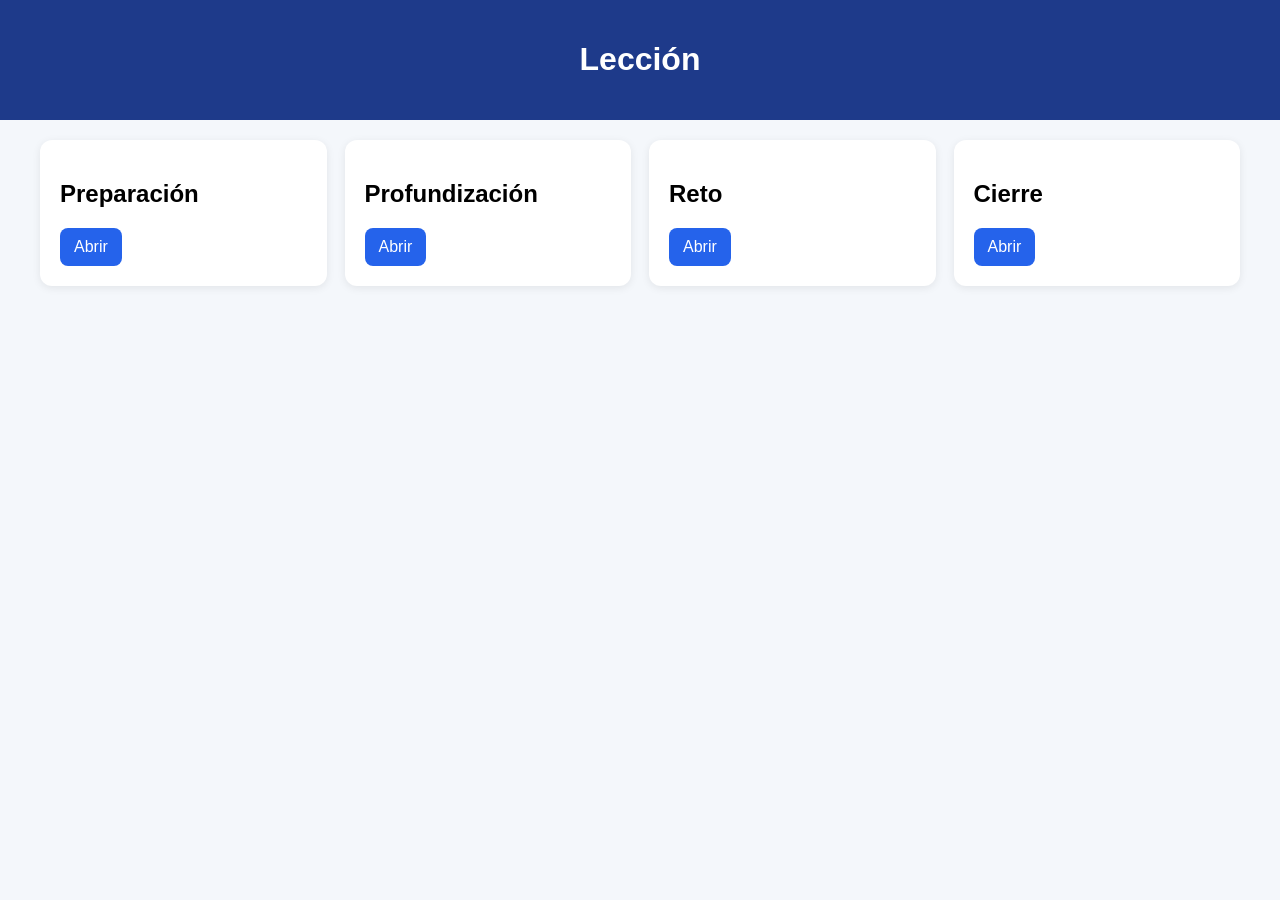
==== leccion.html @ b15e616e "Add files via upload Recursos Cálculo 3 v2" ====
<!DOCTYPE html><html><head><meta charset='utf-8'><link rel='stylesheet' href='css/styles.css'></head><body><header><h1>Lección</h1></header><div class='container'><div class='grid'><div class='card'><h2>Preparación</h2><a class='btn' href='seccion.html?tipo=preparacion'>Abrir</a></div><div class='card'><h2>Profundización</h2><a class='btn' href='seccion.html?tipo=profundizacion'>Abrir</a></div><div class='card'><h2>Reto</h2><a class='btn' href='seccion.html?tipo=reto'>Abrir</a></div><div class='card'><h2>Cierre</h2><a class='btn' href='seccion.html?tipo=cierre'>Abrir</a></div></div></div></body></html>
---- css/styles.css ----
body{font-family:Segoe UI,sans-serif;margin:0;background:#f4f7fb}header{background:#1e3a8a;color:#fff;padding:20px;text-align:center}.container{max-width:1200px;margin:auto;padding:20px}.grid{display:grid;grid-template-columns:repeat(auto-fit,minmax(260px,1fr));gap:18px}.card,.section{background:#fff;padding:20px;border-radius:12px;box-shadow:0 2px 8px rgba(0,0,0,.08)}.btn{background:#2563eb;color:#fff;text-decoration:none;padding:10px 14px;border-radius:8px;display:inline-block}
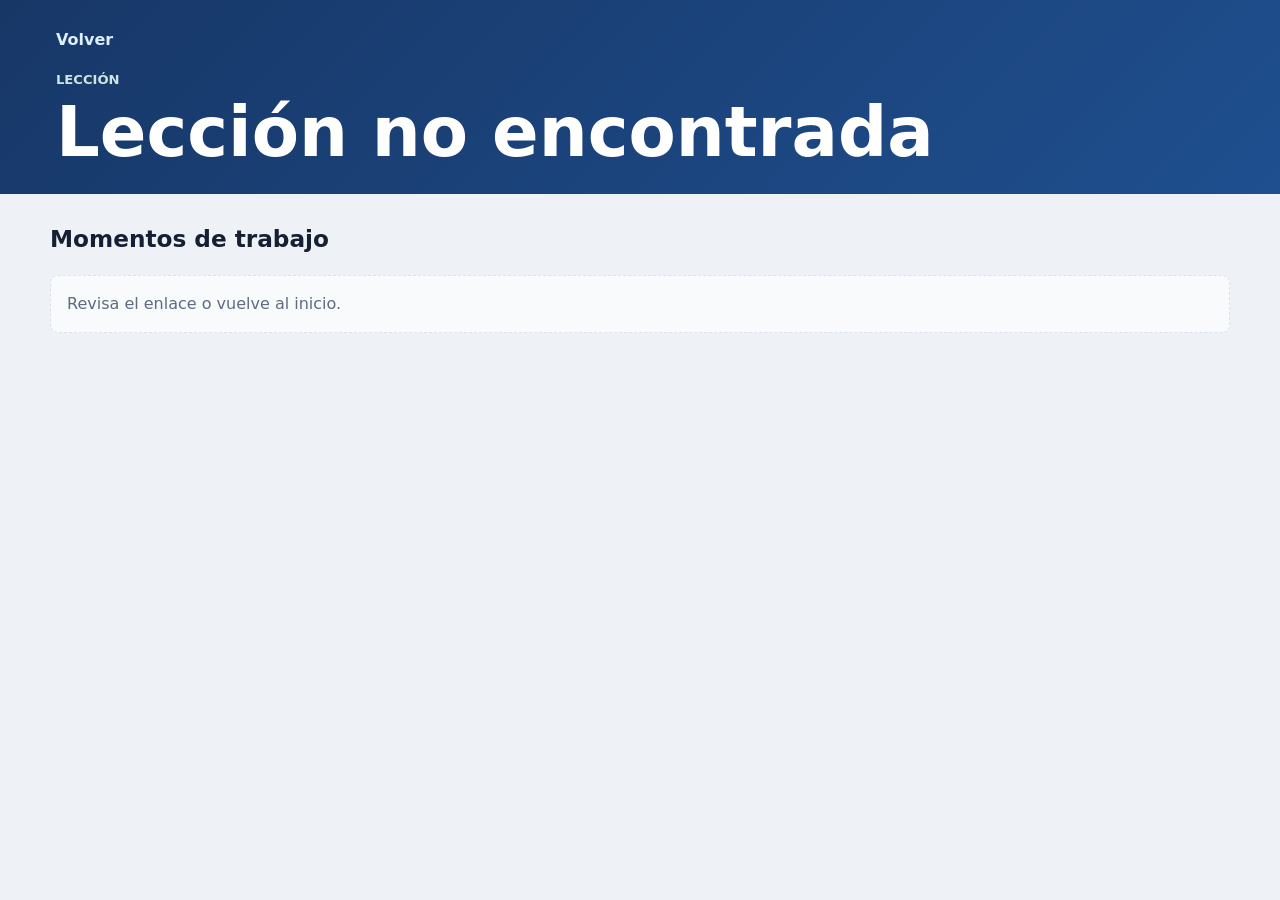
==== commit 960b5b1e: "Estabilizar navegacion inicial del repositorio" ====
--- a/leccion.html
+++ b/leccion.html
@@ -1 +1,72 @@
-<!DOCTYPE html><html><head><meta charset='utf-8'><link rel='stylesheet' href='css/styles.css'></head><body><header><h1>Lección</h1></header><div class='container'><div class='grid'><div class='card'><h2>Preparación</h2><a class='btn' href='seccion.html?tipo=preparacion'>Abrir</a></div><div class='card'><h2>Profundización</h2><a class='btn' href='seccion.html?tipo=profundizacion'>Abrir</a></div><div class='card'><h2>Reto</h2><a class='btn' href='seccion.html?tipo=reto'>Abrir</a></div><div class='card'><h2>Cierre</h2><a class='btn' href='seccion.html?tipo=cierre'>Abrir</a></div></div></div></body></html>+<!DOCTYPE html>
+<html lang="es">
+<head>
+  <meta charset="utf-8">
+  <meta name="viewport" content="width=device-width, initial-scale=1">
+  <title>Lecci&oacute;n | Repositorio de C&aacute;lculo III</title>
+  <link rel="stylesheet" href="css/styles.css">
+</head>
+<body>
+  <header class="site-header compact">
+    <a id="back-to-module" class="back-link" href="index.html">Volver</a>
+    <p class="eyebrow" id="module-label">Lecci&oacute;n</p>
+    <h1 id="lesson-title">Cargando...</h1>
+  </header>
+
+  <main class="container">
+    <section>
+      <h2>Momentos de trabajo</h2>
+      <div id="sections" class="grid"></div>
+    </section>
+  </main>
+
+  <script>
+    const params = new URLSearchParams(location.search);
+    const moduleId = params.get('modulo');
+    const lessonId = params.get('leccion');
+    const lessonTitle = document.querySelector('#lesson-title');
+    const moduleLabel = document.querySelector('#module-label');
+    const sectionsContainer = document.querySelector('#sections');
+    const backToModule = document.querySelector('#back-to-module');
+
+    const sections = [
+      { id: 'preparacion', title: 'Preparaci\u00f3n', description: 'Materiales y recursos para entrar al tema.' },
+      { id: 'profundizacion', title: 'Profundizaci\u00f3n', description: 'Lecturas, bibliograf\u00eda y enlaces complementarios.' },
+      { id: 'reto', title: 'Reto', description: 'Preguntas y actividades para poner a prueba las ideas.' },
+      { id: 'cierre', title: 'Cierre', description: 'Autoevaluaci\u00f3n y s\u00edntesis de la lecci\u00f3n.' },
+    ];
+
+    fetch('js/data.json')
+      .then((response) => response.json())
+      .then((data) => {
+        const module = (data.modulos ?? []).find((item) => item.id === moduleId);
+        const lesson = module?.lecciones?.find((item) => item.id === lessonId);
+
+        if (!module || !lesson) {
+          lessonTitle.textContent = 'Lecci\u00f3n no encontrada';
+          sectionsContainer.innerHTML = '<p class="notice">Revisa el enlace o vuelve al inicio.</p>';
+          return;
+        }
+
+        document.title = `${lesson.titulo} | Repositorio de C\u00e1lculo III`;
+        moduleLabel.textContent = module.titulo;
+        lessonTitle.textContent = lesson.titulo;
+        backToModule.href = `modulo.html?id=${encodeURIComponent(module.id)}`;
+        backToModule.textContent = 'Volver al m\u00f3dulo';
+
+        sectionsContainer.innerHTML = sections.map((section) => `
+          <article class="card">
+            <p class="card-kicker">${section.id}</p>
+            <h3>${section.title}</h3>
+            <p>${section.description}</p>
+            <a class="btn" href="seccion.html?modulo=${encodeURIComponent(module.id)}&leccion=${encodeURIComponent(lesson.id)}&tipo=${encodeURIComponent(section.id)}">Abrir</a>
+          </article>
+        `).join('');
+      })
+      .catch(() => {
+        lessonTitle.textContent = 'No se pudo cargar la lecci\u00f3n';
+        sectionsContainer.innerHTML = '<p class="notice">Intenta recargar la p&aacute;gina.</p>';
+      });
+  </script>
+</body>
+</html>
--- a/css/styles.css
+++ b/css/styles.css
@@ -1 +1,203 @@
-body{font-family:Segoe UI,sans-serif;margin:0;background:#f4f7fb}header{background:#1e3a8a;color:#fff;padding:20px;text-align:center}.container{max-width:1200px;margin:auto;padding:20px}.grid{display:grid;grid-template-columns:repeat(auto-fit,minmax(260px,1fr));gap:18px}.card,.section{background:#fff;padding:20px;border-radius:12px;box-shadow:0 2px 8px rgba(0,0,0,.08)}.btn{background:#2563eb;color:#fff;text-decoration:none;padding:10px 14px;border-radius:8px;display:inline-block}+:root {
+  color-scheme: light;
+  --bg: #eef2f7;
+  --surface: #ffffff;
+  --surface-soft: #f8fafc;
+  --text: #172033;
+  --muted: #5d6b82;
+  --line: #d9e1ec;
+  --brand: #1f4f8f;
+  --brand-dark: #173767;
+  --accent: #2f7d6d;
+  --shadow: 0 16px 34px rgba(23, 32, 51, 0.09);
+}
+
+* {
+  box-sizing: border-box;
+}
+
+body {
+  margin: 0;
+  background: var(--bg);
+  color: var(--text);
+  font-family: "Segoe UI", system-ui, -apple-system, BlinkMacSystemFont, sans-serif;
+  line-height: 1.5;
+}
+
+a {
+  color: inherit;
+}
+
+.site-header {
+  background: linear-gradient(135deg, var(--brand-dark), var(--brand));
+  color: #fff;
+  padding: 40px clamp(18px, 5vw, 56px);
+}
+
+.site-header.compact {
+  padding-block: 28px;
+}
+
+.eyebrow {
+  margin: 0 0 8px;
+  color: #cce5df;
+  font-size: 0.82rem;
+  font-weight: 700;
+  letter-spacing: 0;
+  text-transform: uppercase;
+}
+
+h1,
+h2,
+h3,
+p {
+  overflow-wrap: anywhere;
+}
+
+h1 {
+  margin: 0;
+  font-size: clamp(2rem, 7vw, 4.3rem);
+  line-height: 1;
+}
+
+h2 {
+  margin: 0 0 18px;
+  font-size: 1.45rem;
+}
+
+h3 {
+  margin: 0 0 18px;
+  font-size: 1.1rem;
+}
+
+.lead {
+  max-width: 760px;
+  margin: 16px 0 0;
+  color: #e9f2ff;
+  font-size: 1.1rem;
+}
+
+.container {
+  width: min(1180px, calc(100% - 32px));
+  margin: 0 auto;
+  padding: 28px 0 48px;
+}
+
+.toolbar {
+  display: grid;
+  grid-template-columns: repeat(2, minmax(0, 1fr));
+  gap: 12px;
+  margin-bottom: 30px;
+}
+
+.toolbar > div {
+  min-height: 82px;
+  padding: 16px;
+  background: var(--surface);
+  border: 1px solid var(--line);
+  border-radius: 8px;
+  box-shadow: var(--shadow);
+}
+
+.toolbar strong {
+  display: block;
+  color: var(--accent);
+  font-size: 2rem;
+  line-height: 1;
+}
+
+.toolbar span {
+  color: var(--muted);
+}
+
+.grid {
+  display: grid;
+  grid-template-columns: repeat(auto-fit, minmax(240px, 1fr));
+  gap: 16px;
+}
+
+.card,
+.panel {
+  background: var(--surface);
+  border: 1px solid var(--line);
+  border-radius: 8px;
+  box-shadow: var(--shadow);
+}
+
+.card {
+  display: flex;
+  min-height: 190px;
+  flex-direction: column;
+  align-items: flex-start;
+  padding: 20px;
+}
+
+.card p {
+  margin: 0 0 18px;
+  color: var(--muted);
+}
+
+.card-kicker {
+  color: var(--accent);
+  font-size: 0.8rem;
+  font-weight: 700;
+  text-transform: uppercase;
+}
+
+.btn {
+  display: inline-flex;
+  min-height: 42px;
+  align-items: center;
+  justify-content: center;
+  margin-top: auto;
+  padding: 10px 14px;
+  background: var(--brand);
+  color: #fff;
+  border-radius: 8px;
+  font-weight: 700;
+  text-decoration: none;
+}
+
+.btn:hover {
+  background: var(--brand-dark);
+}
+
+.back-link {
+  display: inline-flex;
+  margin-bottom: 18px;
+  color: #dceeff;
+  font-weight: 700;
+  text-decoration: none;
+}
+
+.back-link:hover {
+  color: #fff;
+}
+
+.panel {
+  margin-bottom: 16px;
+  padding: 22px;
+}
+
+.empty-state,
+.notice {
+  margin: 0;
+  color: var(--muted);
+}
+
+.notice {
+  padding: 16px;
+  background: var(--surface-soft);
+  border: 1px dashed var(--line);
+  border-radius: 8px;
+}
+
+@media (max-width: 620px) {
+  .site-header {
+    padding-block: 30px;
+  }
+
+  .toolbar {
+    grid-template-columns: 1fr;
+  }
+}
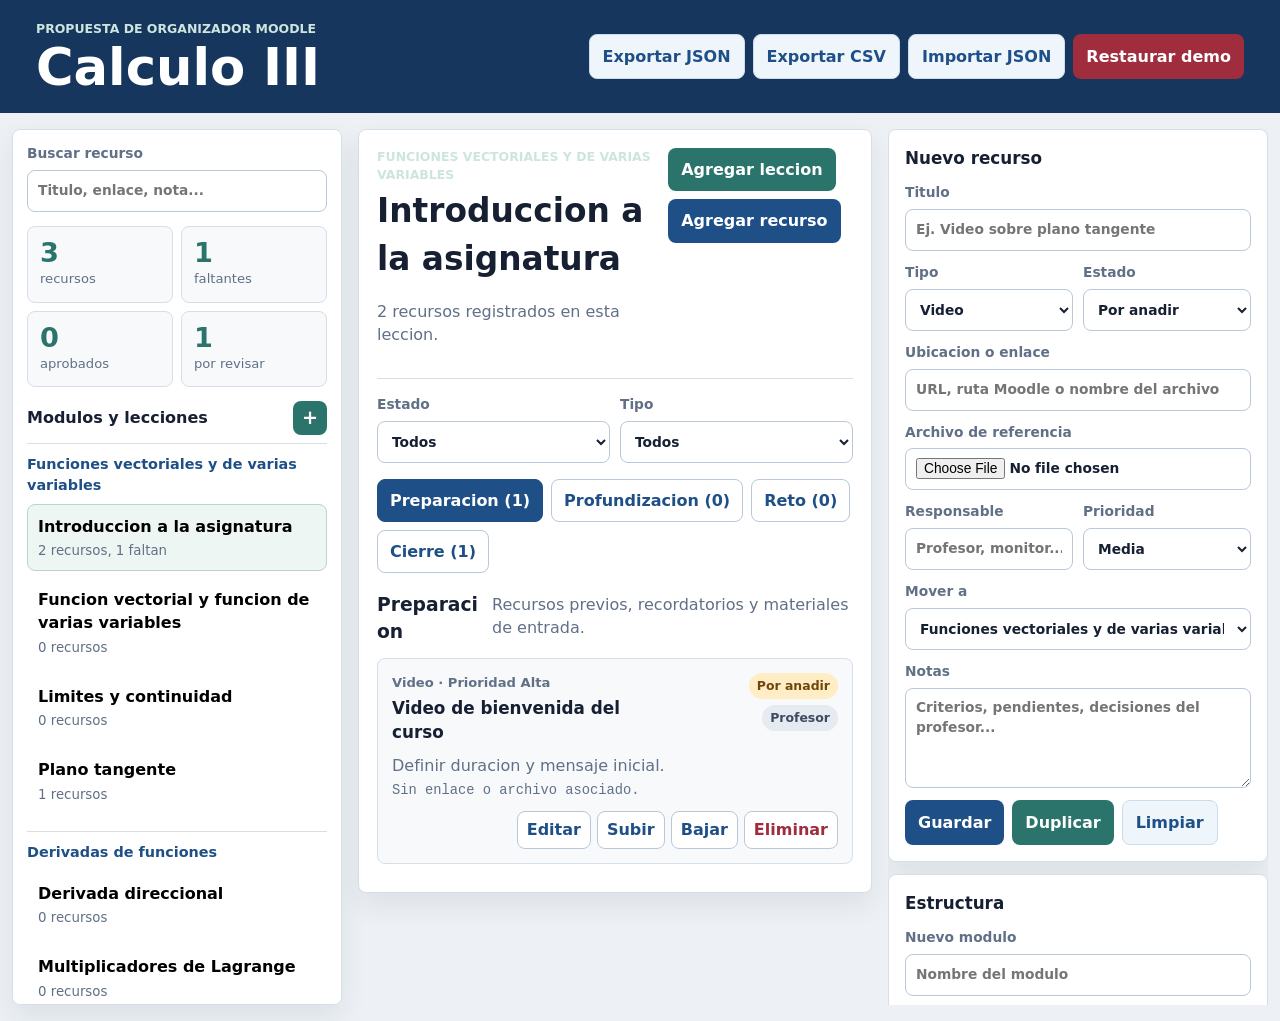
==== commit cbbca106: "Crear organizador de recursos Moodle" ====
--- a/leccion.html
+++ b/leccion.html
@@ -3,70 +3,11 @@
 <head>
   <meta charset="utf-8">
   <meta name="viewport" content="width=device-width, initial-scale=1">
-  <title>Lecci&oacute;n | Repositorio de C&aacute;lculo III</title>
-  <link rel="stylesheet" href="css/styles.css">
+  <meta http-equiv="refresh" content="0; url=index.html">
+  <title>Organizador Moodle | Calculo III</title>
 </head>
 <body>
-  <header class="site-header compact">
-    <a id="back-to-module" class="back-link" href="index.html">Volver</a>
-    <p class="eyebrow" id="module-label">Lecci&oacute;n</p>
-    <h1 id="lesson-title">Cargando...</h1>
-  </header>
-
-  <main class="container">
-    <section>
-      <h2>Momentos de trabajo</h2>
-      <div id="sections" class="grid"></div>
-    </section>
-  </main>
-
-  <script>
-    const params = new URLSearchParams(location.search);
-    const moduleId = params.get('modulo');
-    const lessonId = params.get('leccion');
-    const lessonTitle = document.querySelector('#lesson-title');
-    const moduleLabel = document.querySelector('#module-label');
-    const sectionsContainer = document.querySelector('#sections');
-    const backToModule = document.querySelector('#back-to-module');
-
-    const sections = [
-      { id: 'preparacion', title: 'Preparaci\u00f3n', description: 'Materiales y recursos para entrar al tema.' },
-      { id: 'profundizacion', title: 'Profundizaci\u00f3n', description: 'Lecturas, bibliograf\u00eda y enlaces complementarios.' },
-      { id: 'reto', title: 'Reto', description: 'Preguntas y actividades para poner a prueba las ideas.' },
-      { id: 'cierre', title: 'Cierre', description: 'Autoevaluaci\u00f3n y s\u00edntesis de la lecci\u00f3n.' },
-    ];
-
-    fetch('js/data.json')
-      .then((response) => response.json())
-      .then((data) => {
-        const module = (data.modulos ?? []).find((item) => item.id === moduleId);
-        const lesson = module?.lecciones?.find((item) => item.id === lessonId);
-
-        if (!module || !lesson) {
-          lessonTitle.textContent = 'Lecci\u00f3n no encontrada';
-          sectionsContainer.innerHTML = '<p class="notice">Revisa el enlace o vuelve al inicio.</p>';
-          return;
-        }
-
-        document.title = `${lesson.titulo} | Repositorio de C\u00e1lculo III`;
-        moduleLabel.textContent = module.titulo;
-        lessonTitle.textContent = lesson.titulo;
-        backToModule.href = `modulo.html?id=${encodeURIComponent(module.id)}`;
-        backToModule.textContent = 'Volver al m\u00f3dulo';
-
-        sectionsContainer.innerHTML = sections.map((section) => `
-          <article class="card">
-            <p class="card-kicker">${section.id}</p>
-            <h3>${section.title}</h3>
-            <p>${section.description}</p>
-            <a class="btn" href="seccion.html?modulo=${encodeURIComponent(module.id)}&leccion=${encodeURIComponent(lesson.id)}&tipo=${encodeURIComponent(section.id)}">Abrir</a>
-          </article>
-        `).join('');
-      })
-      .catch(() => {
-        lessonTitle.textContent = 'No se pudo cargar la lecci\u00f3n';
-        sectionsContainer.innerHTML = '<p class="notice">Intenta recargar la p&aacute;gina.</p>';
-      });
-  </script>
+  <p>Redirigiendo al organizador del curso...</p>
+  <script>location.replace('index.html');</script>
 </body>
 </html>
